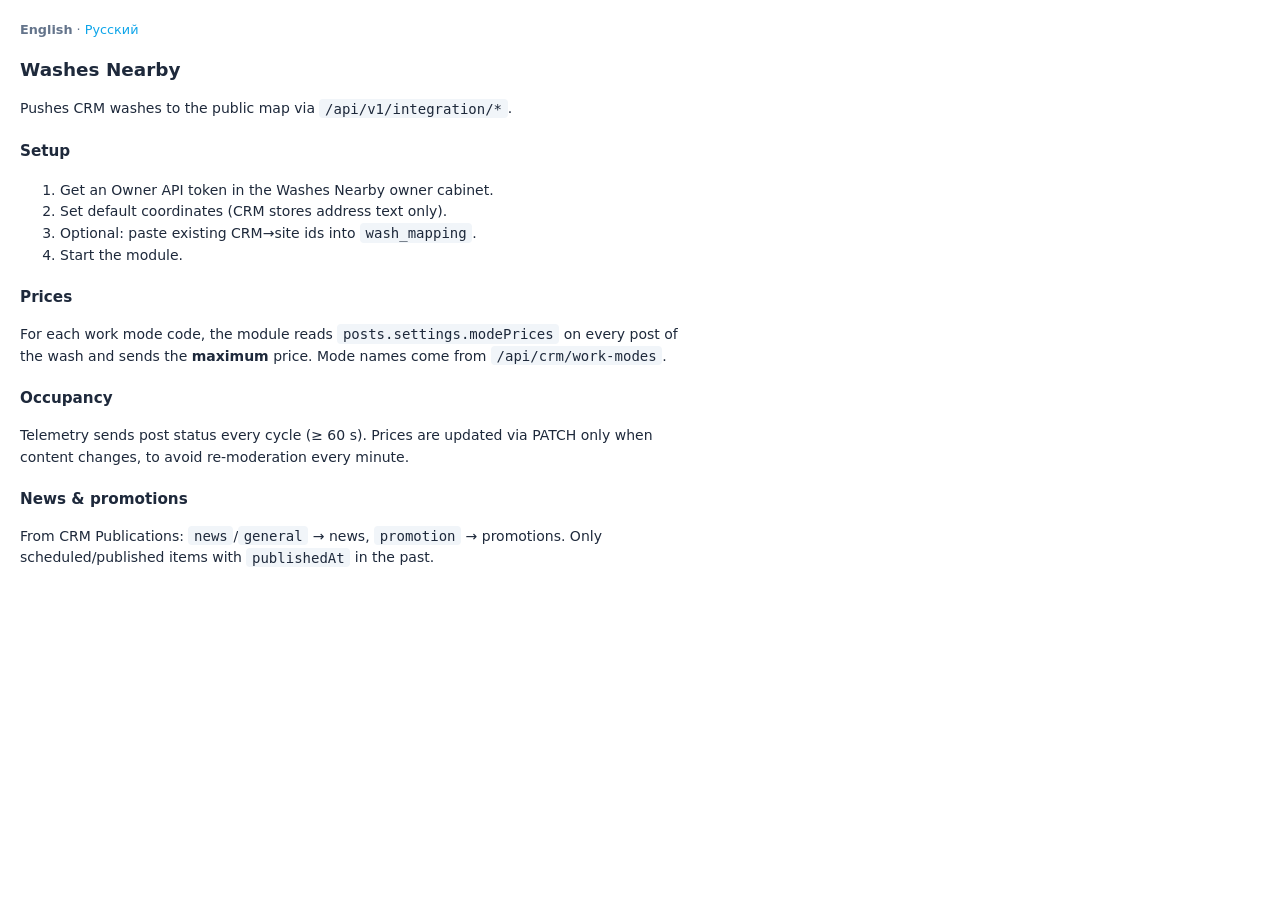
==== ui/help.html @ 940ad152 "Add Washes Nearby CRM sync module. Creates washes on the map site via Owner Integration API and sync" ====
<!DOCTYPE html>
<html lang="en">
<head>
  <meta charset="UTF-8" />
  <meta name="viewport" content="width=device-width, initial-scale=1" />
  <title>Help — Washes Nearby</title>
  <style>
    body { font-family: system-ui, sans-serif; line-height: 1.55; color: #1e293b; margin: 0; padding: 1.25rem; max-width: 42rem; }
    h1 { font-size: 1.15rem; margin: 0 0 0.75rem; }
    h2 { font-size: 0.95rem; margin: 1.25rem 0 0.5rem; }
    p, li { font-size: 0.875rem; }
    code { background: #f1f5f9; padding: 0.1rem 0.35rem; border-radius: 0.25rem; }
    .wm-help-lang { font-size: 0.8rem; margin: 0 0 1rem; color: #64748b; }
    .wm-help-lang a { color: #0ea5e9; text-decoration: none; }
  </style>
</head>
<body>
  <p class="wm-help-lang"><strong>English</strong> · <a href="help.ru.html">Русский</a></p>
  <h1>Washes Nearby</h1>
  <p>Pushes CRM washes to the public map via <code>/api/v1/integration/*</code>.</p>

  <h2>Setup</h2>
  <ol>
    <li>Get an Owner API token in the Washes Nearby owner cabinet.</li>
    <li>Set default coordinates (CRM stores address text only).</li>
    <li>Optional: paste existing CRM→site ids into <code>wash_mapping</code>.</li>
    <li>Start the module.</li>
  </ol>

  <h2>Prices</h2>
  <p>For each work mode code, the module reads <code>posts.settings.modePrices</code> on every post of the wash and sends the <strong>maximum</strong> price. Mode names come from <code>/api/crm/work-modes</code>.</p>

  <h2>Occupancy</h2>
  <p>Telemetry sends post status every cycle (≥ 60 s). Prices are updated via PATCH only when content changes, to avoid re-moderation every minute.</p>

  <h2>News &amp; promotions</h2>
  <p>From CRM Publications: <code>news</code>/<code>general</code> → news, <code>promotion</code> → promotions. Only scheduled/published items with <code>publishedAt</code> in the past.</p>
</body>
</html>
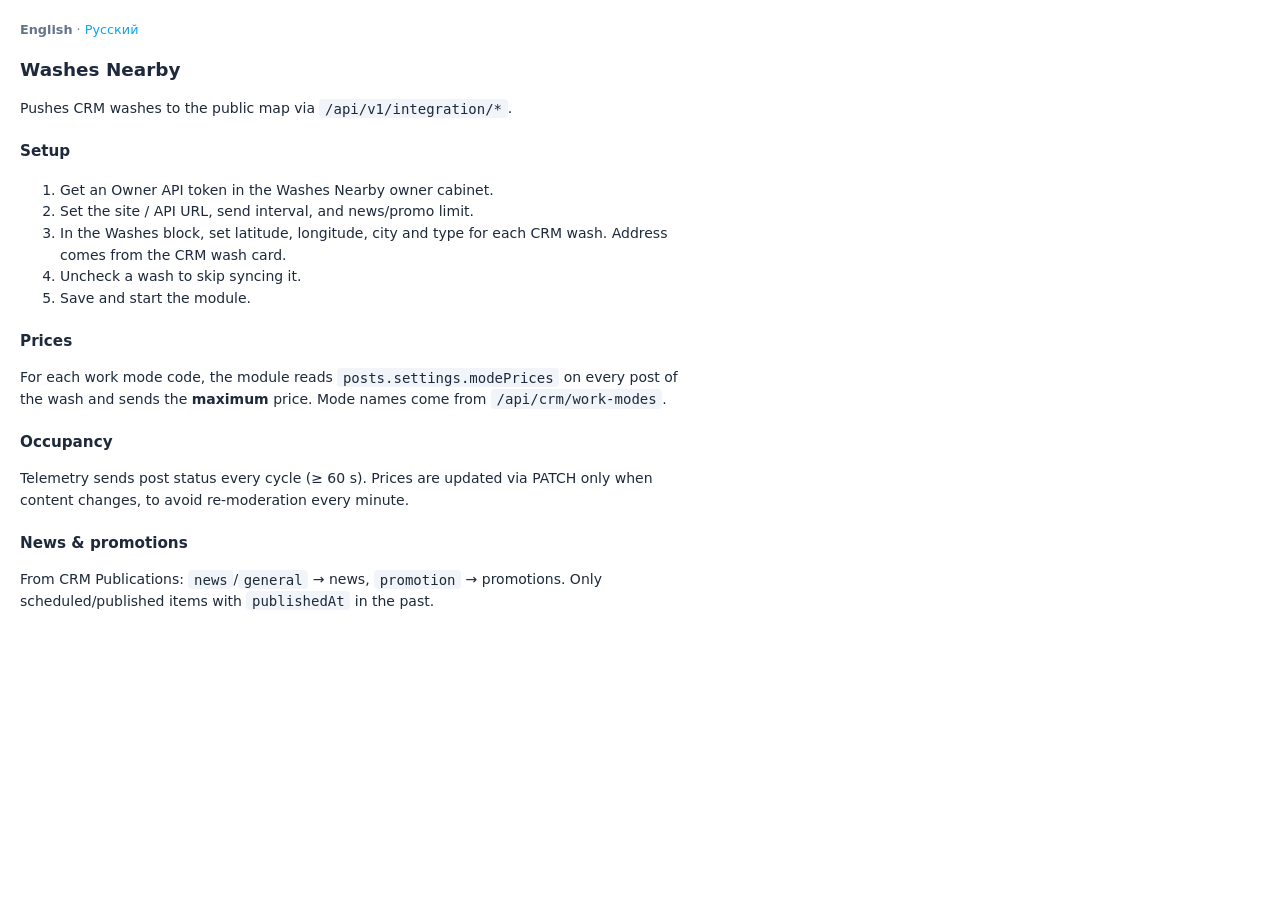
==== commit 30c5b0b4: "Release v1.1.0: per-wash settings instead of shared coords JSON. Load CRM washes in the module UI wi" ====
--- a/ui/help.html
+++ b/ui/help.html
@@ -22,9 +22,10 @@
   <h2>Setup</h2>
   <ol>
     <li>Get an Owner API token in the Washes Nearby owner cabinet.</li>
-    <li>Set default coordinates (CRM stores address text only).</li>
-    <li>Optional: paste existing CRM→site ids into <code>wash_mapping</code>.</li>
-    <li>Start the module.</li>
+    <li>Set the site / API URL, send interval, and news/promo limit.</li>
+    <li>In the Washes block, set latitude, longitude, city and type for each CRM wash. Address comes from the CRM wash card.</li>
+    <li>Uncheck a wash to skip syncing it.</li>
+    <li>Save and start the module.</li>
   </ol>
 
   <h2>Prices</h2>
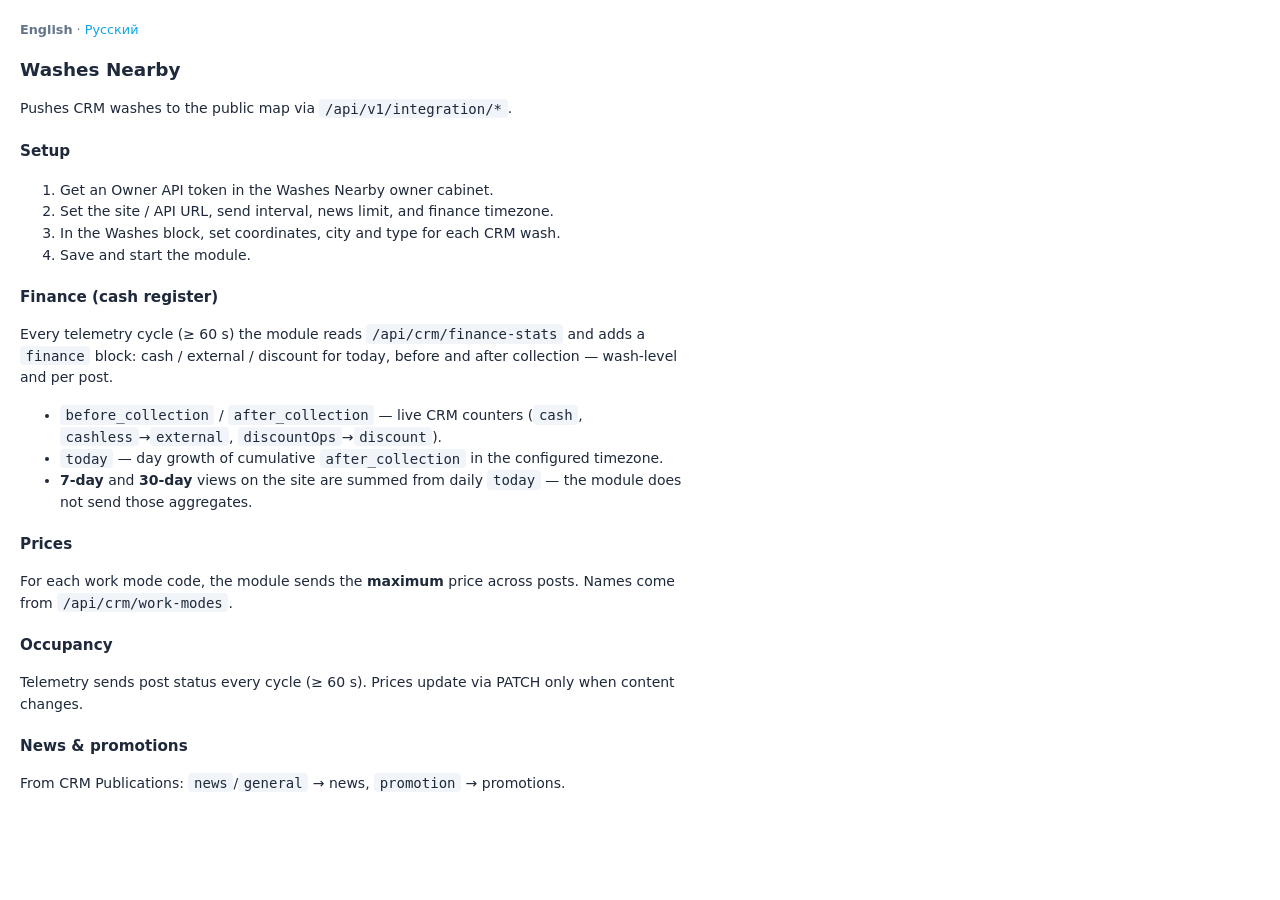
==== commit c3b862e3: "Release v1.2.0: send cash register finance in telemetry. Map CRM finance-stats (cash/cashless/discou" ====
--- a/ui/help.html
+++ b/ui/help.html
@@ -22,19 +22,26 @@
   <h2>Setup</h2>
   <ol>
     <li>Get an Owner API token in the Washes Nearby owner cabinet.</li>
-    <li>Set the site / API URL, send interval, and news/promo limit.</li>
-    <li>In the Washes block, set latitude, longitude, city and type for each CRM wash. Address comes from the CRM wash card.</li>
-    <li>Uncheck a wash to skip syncing it.</li>
+    <li>Set the site / API URL, send interval, news limit, and finance timezone.</li>
+    <li>In the Washes block, set coordinates, city and type for each CRM wash.</li>
     <li>Save and start the module.</li>
   </ol>
 
+  <h2>Finance (cash register)</h2>
+  <p>Every telemetry cycle (≥ 60 s) the module reads <code>/api/crm/finance-stats</code> and adds a <code>finance</code> block: cash / external / discount for today, before and after collection — wash-level and per post.</p>
+  <ul>
+    <li><code>before_collection</code> / <code>after_collection</code> — live CRM counters (<code>cash</code>, <code>cashless</code>→<code>external</code>, <code>discountOps</code>→<code>discount</code>).</li>
+    <li><code>today</code> — day growth of cumulative <code>after_collection</code> in the configured timezone.</li>
+    <li><strong>7-day</strong> and <strong>30-day</strong> views on the site are summed from daily <code>today</code> — the module does not send those aggregates.</li>
+  </ul>
+
   <h2>Prices</h2>
-  <p>For each work mode code, the module reads <code>posts.settings.modePrices</code> on every post of the wash and sends the <strong>maximum</strong> price. Mode names come from <code>/api/crm/work-modes</code>.</p>
+  <p>For each work mode code, the module sends the <strong>maximum</strong> price across posts. Names come from <code>/api/crm/work-modes</code>.</p>
 
   <h2>Occupancy</h2>
-  <p>Telemetry sends post status every cycle (≥ 60 s). Prices are updated via PATCH only when content changes, to avoid re-moderation every minute.</p>
+  <p>Telemetry sends post status every cycle (≥ 60 s). Prices update via PATCH only when content changes.</p>
 
   <h2>News &amp; promotions</h2>
-  <p>From CRM Publications: <code>news</code>/<code>general</code> → news, <code>promotion</code> → promotions. Only scheduled/published items with <code>publishedAt</code> in the past.</p>
+  <p>From CRM Publications: <code>news</code>/<code>general</code> → news, <code>promotion</code> → promotions.</p>
 </body>
 </html>
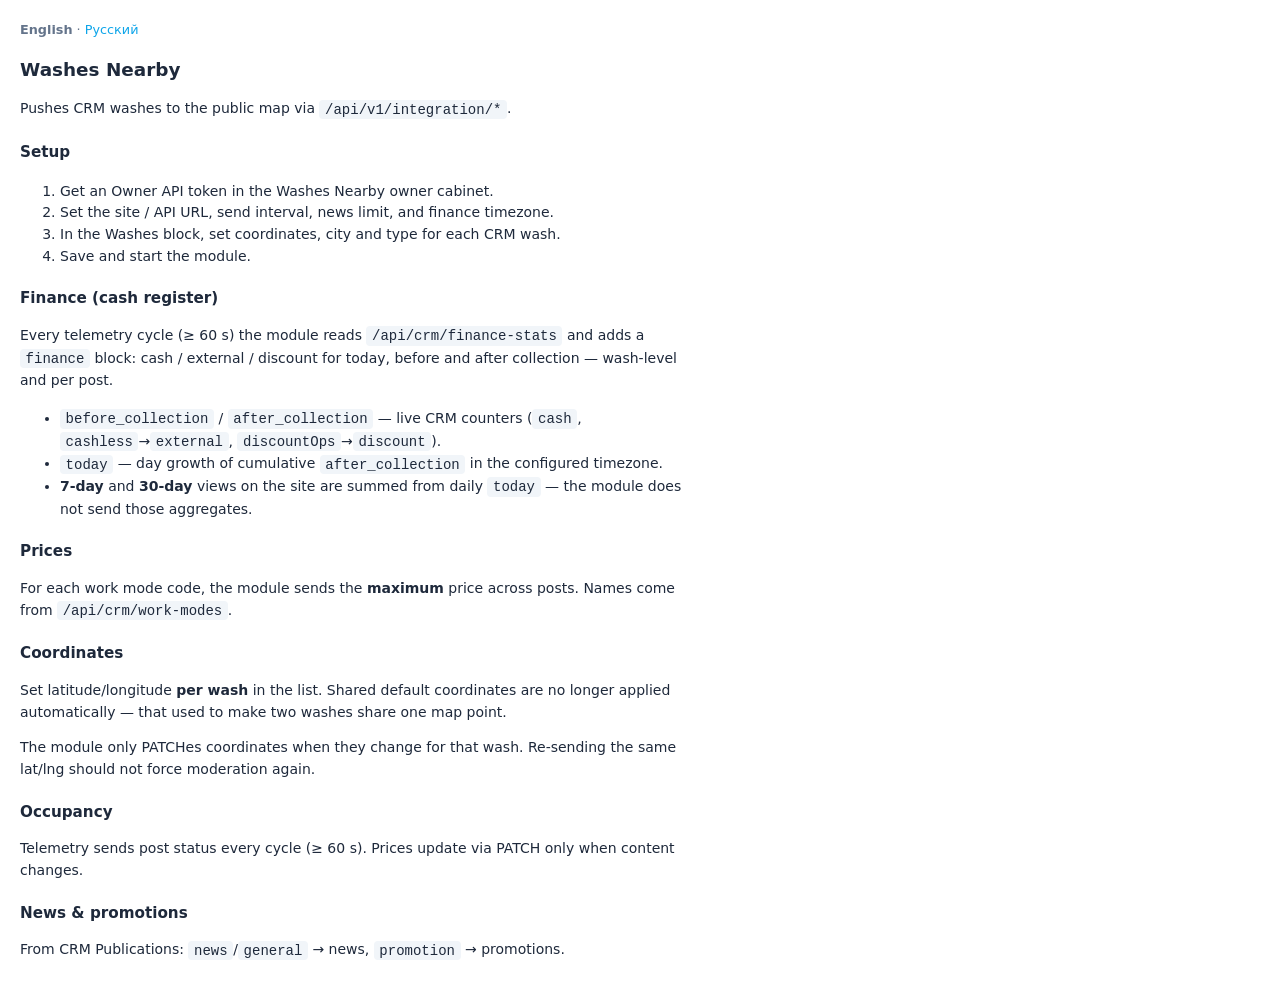
==== commit 89f26d59: "Fix cross-wash coordinate overwrite and stop redundant geo moderation. Do not inherit shared default" ====
--- a/ui/help.html
+++ b/ui/help.html
@@ -38,6 +38,10 @@
   <h2>Prices</h2>
   <p>For each work mode code, the module sends the <strong>maximum</strong> price across posts. Names come from <code>/api/crm/work-modes</code>.</p>
 
+  <h2>Coordinates</h2>
+  <p>Set latitude/longitude <strong>per wash</strong> in the list. Shared default coordinates are no longer applied automatically — that used to make two washes share one map point.</p>
+  <p>The module only PATCHes coordinates when they change for that wash. Re-sending the same lat/lng should not force moderation again.</p>
+
   <h2>Occupancy</h2>
   <p>Telemetry sends post status every cycle (≥ 60 s). Prices update via PATCH only when content changes.</p>
 
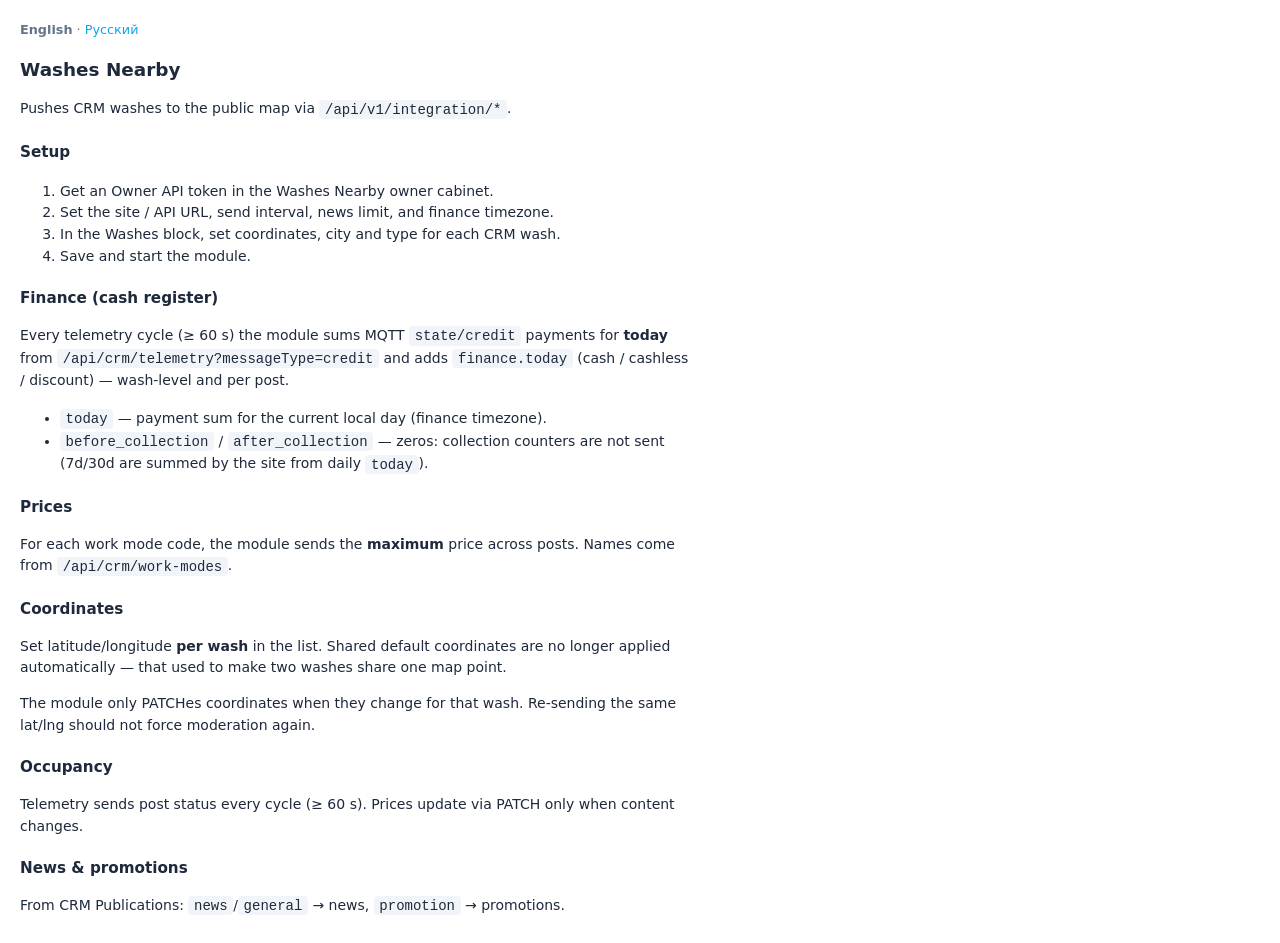
==== commit ae3ecc45: "Fix v1.2.7: send today's credit payments, not collection counters. Finance today is the sum of MQTT " ====
--- a/ui/help.html
+++ b/ui/help.html
@@ -28,11 +28,10 @@
   </ol>
 
   <h2>Finance (cash register)</h2>
-  <p>Every telemetry cycle (≥ 60 s) the module reads <code>/api/crm/finance-stats</code> and adds a <code>finance</code> block: cash / external / discount for today, before and after collection — wash-level and per post.</p>
+  <p>Every telemetry cycle (≥ 60 s) the module sums MQTT <code>state/credit</code> payments for <strong>today</strong> from <code>/api/crm/telemetry?messageType=credit</code> and adds <code>finance.today</code> (cash / cashless / discount) — wash-level and per post.</p>
   <ul>
-    <li><code>before_collection</code> / <code>after_collection</code> — live CRM counters (<code>cash</code>, <code>cashless</code>→<code>external</code>, <code>discountOps</code>→<code>discount</code>).</li>
-    <li><code>today</code> — day growth of cumulative <code>after_collection</code> in the configured timezone.</li>
-    <li><strong>7-day</strong> and <strong>30-day</strong> views on the site are summed from daily <code>today</code> — the module does not send those aggregates.</li>
+    <li><code>today</code> — payment sum for the current local day (finance timezone).</li>
+    <li><code>before_collection</code> / <code>after_collection</code> — zeros: collection counters are not sent (7d/30d are summed by the site from daily <code>today</code>).</li>
   </ul>
 
   <h2>Prices</h2>
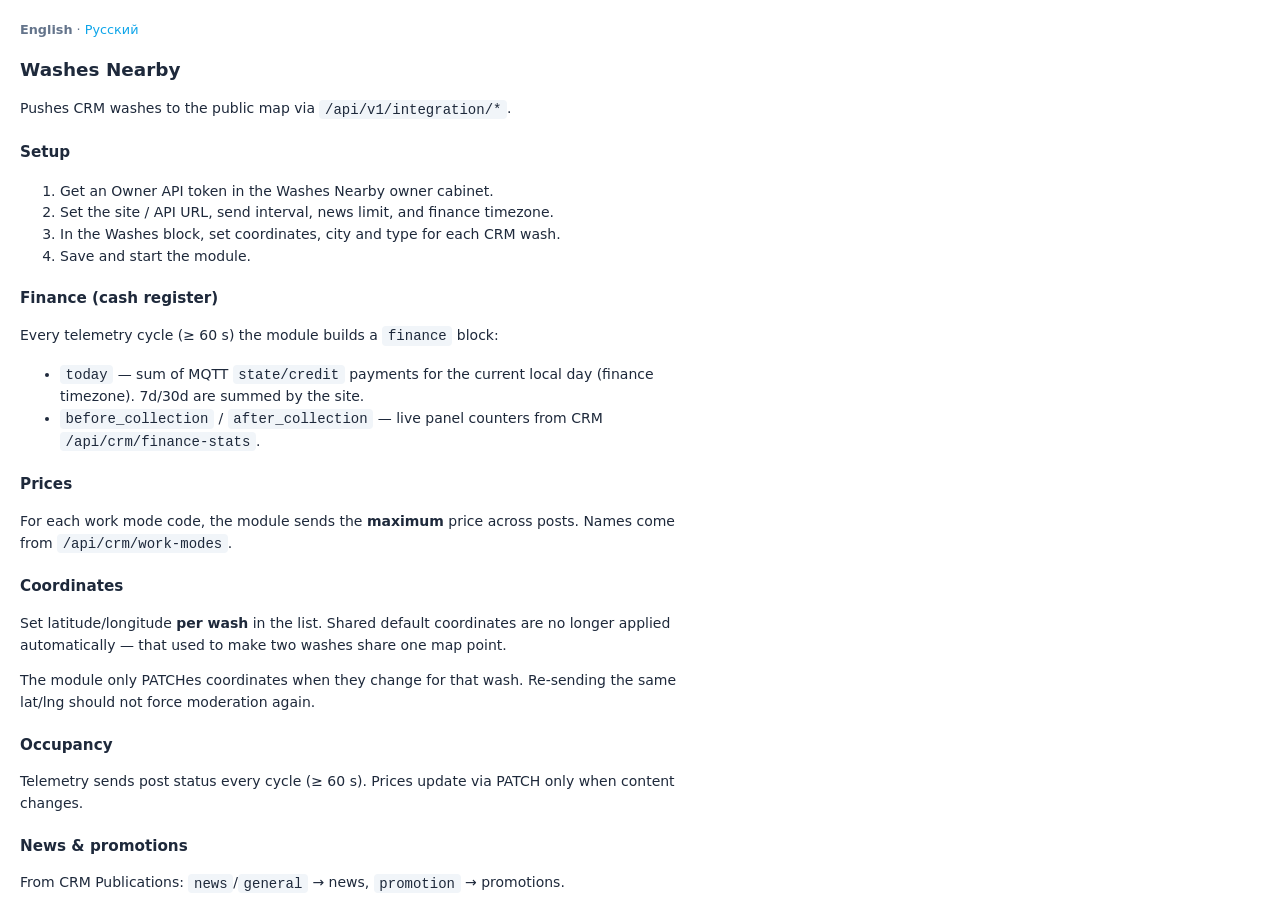
==== commit fae6b787: "Fix v1.2.8: send live before/after collection with today's credits. today stays credit-based; before" ====
--- a/ui/help.html
+++ b/ui/help.html
@@ -28,10 +28,10 @@
   </ol>
 
   <h2>Finance (cash register)</h2>
-  <p>Every telemetry cycle (≥ 60 s) the module sums MQTT <code>state/credit</code> payments for <strong>today</strong> from <code>/api/crm/telemetry?messageType=credit</code> and adds <code>finance.today</code> (cash / cashless / discount) — wash-level and per post.</p>
+  <p>Every telemetry cycle (≥ 60 s) the module builds a <code>finance</code> block:</p>
   <ul>
-    <li><code>today</code> — payment sum for the current local day (finance timezone).</li>
-    <li><code>before_collection</code> / <code>after_collection</code> — zeros: collection counters are not sent (7d/30d are summed by the site from daily <code>today</code>).</li>
+    <li><code>today</code> — sum of MQTT <code>state/credit</code> payments for the current local day (finance timezone). 7d/30d are summed by the site.</li>
+    <li><code>before_collection</code> / <code>after_collection</code> — live panel counters from CRM <code>/api/crm/finance-stats</code>.</li>
   </ul>
 
   <h2>Prices</h2>
